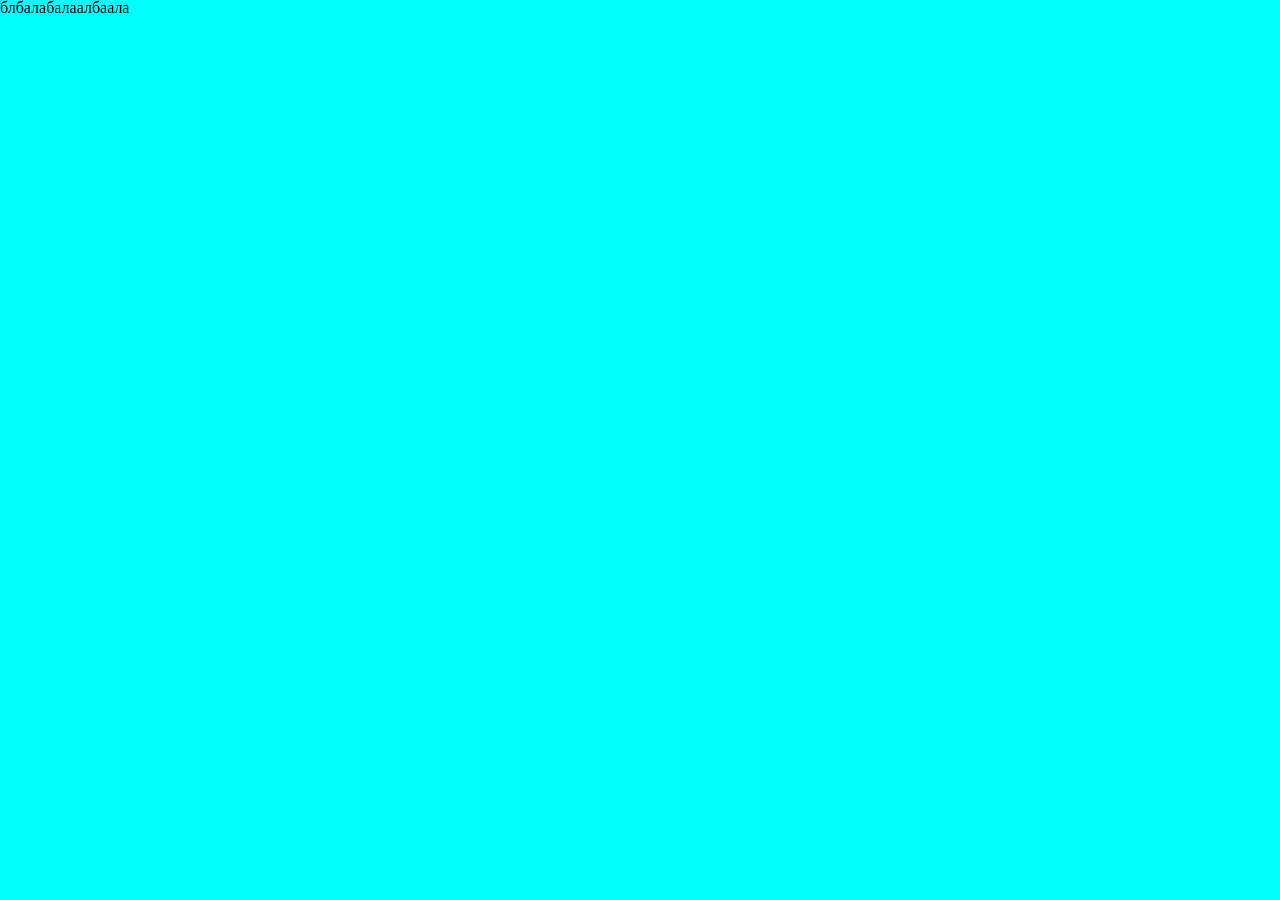
==== index.html @ 97caa1c5 "bllballbl" ====
<!doctype html>
<html lang="en">
  <head>
    <meta charset="UTF-8" />
    <meta name="viewport" content="width=device-width, initial-scale=1.0" />
    <title>AxisOne</title>
    <link rel="stylesheet" href="Stylesheets/style.css" />
    <script defer src="Javascripts/scripts.js"></script>
  </head>
  <body>
    <p>блбалабалаалбаала</p>
  </body>
</html>
---- Stylesheets/style.css ----
@import 'reset.css';
@import 'layout.css';
@import 'fonts.css';
@import 'adaptive.css';
@import 'animation.css';
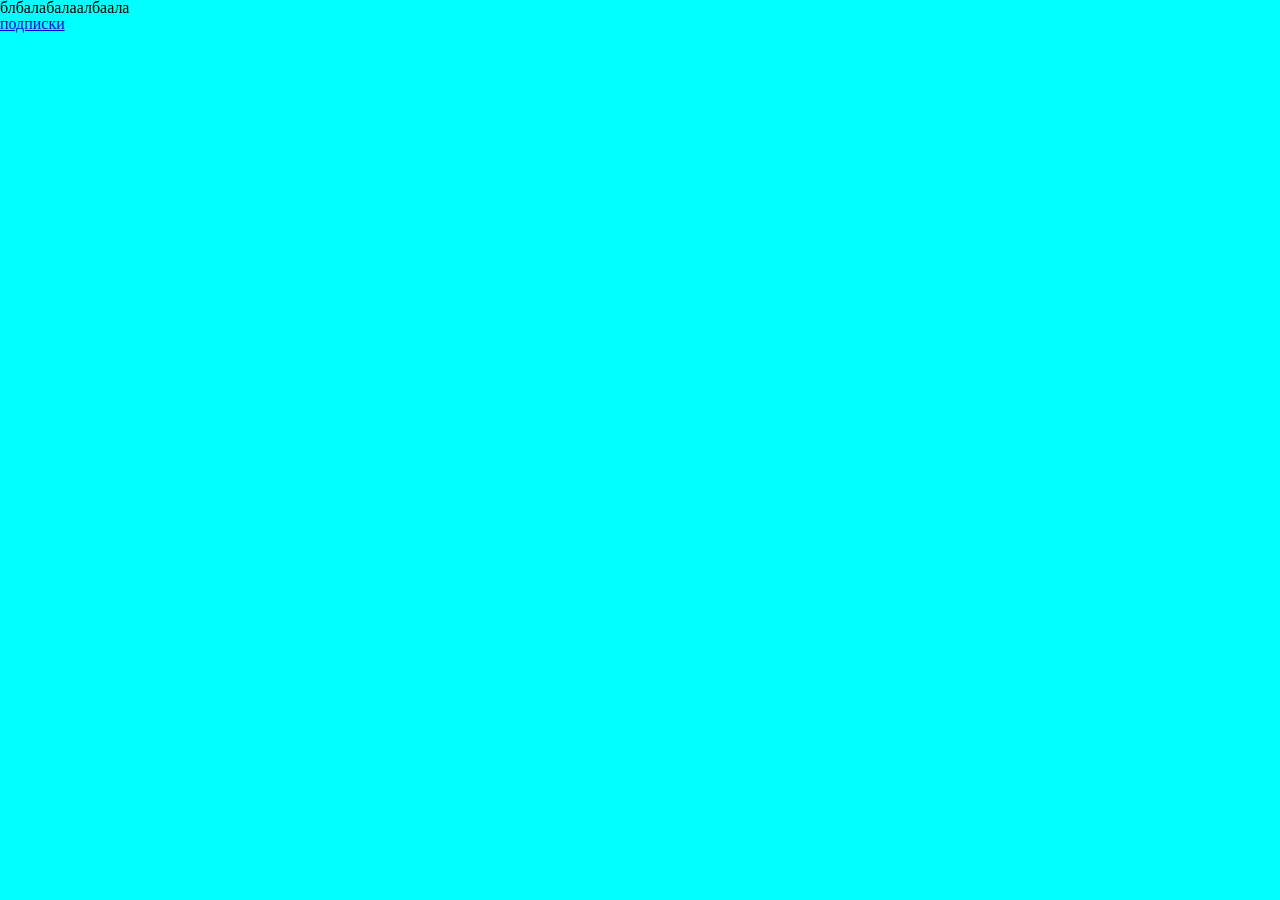
==== commit b6035beb: "pages" ====
--- a/index.html
+++ b/index.html
@@ -9,5 +9,8 @@
   </head>
   <body>
     <p>блбалабалаалбаала</p>
+    <a href="prices.html">подписки</a>
+    <a href="roadmap.html"></a>
+    <a href="Another.html"></a>
   </body>
 </html>
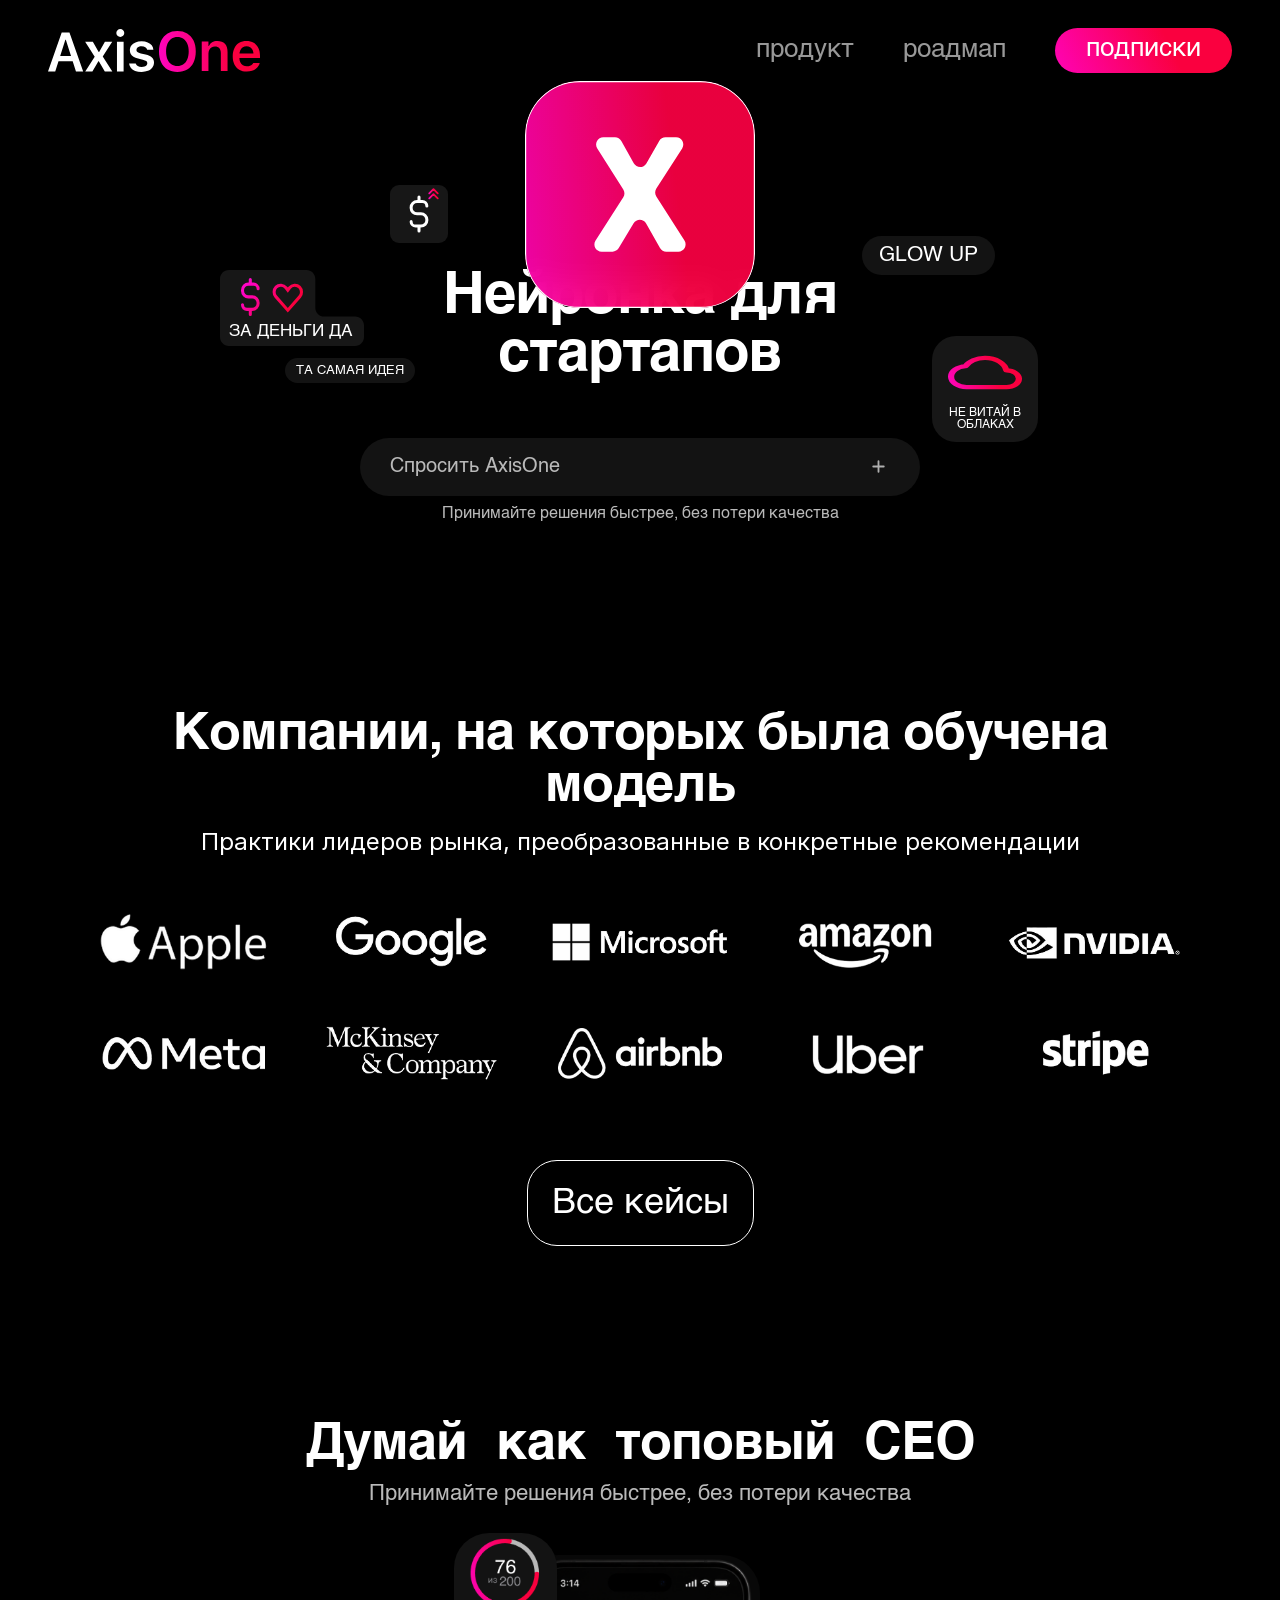
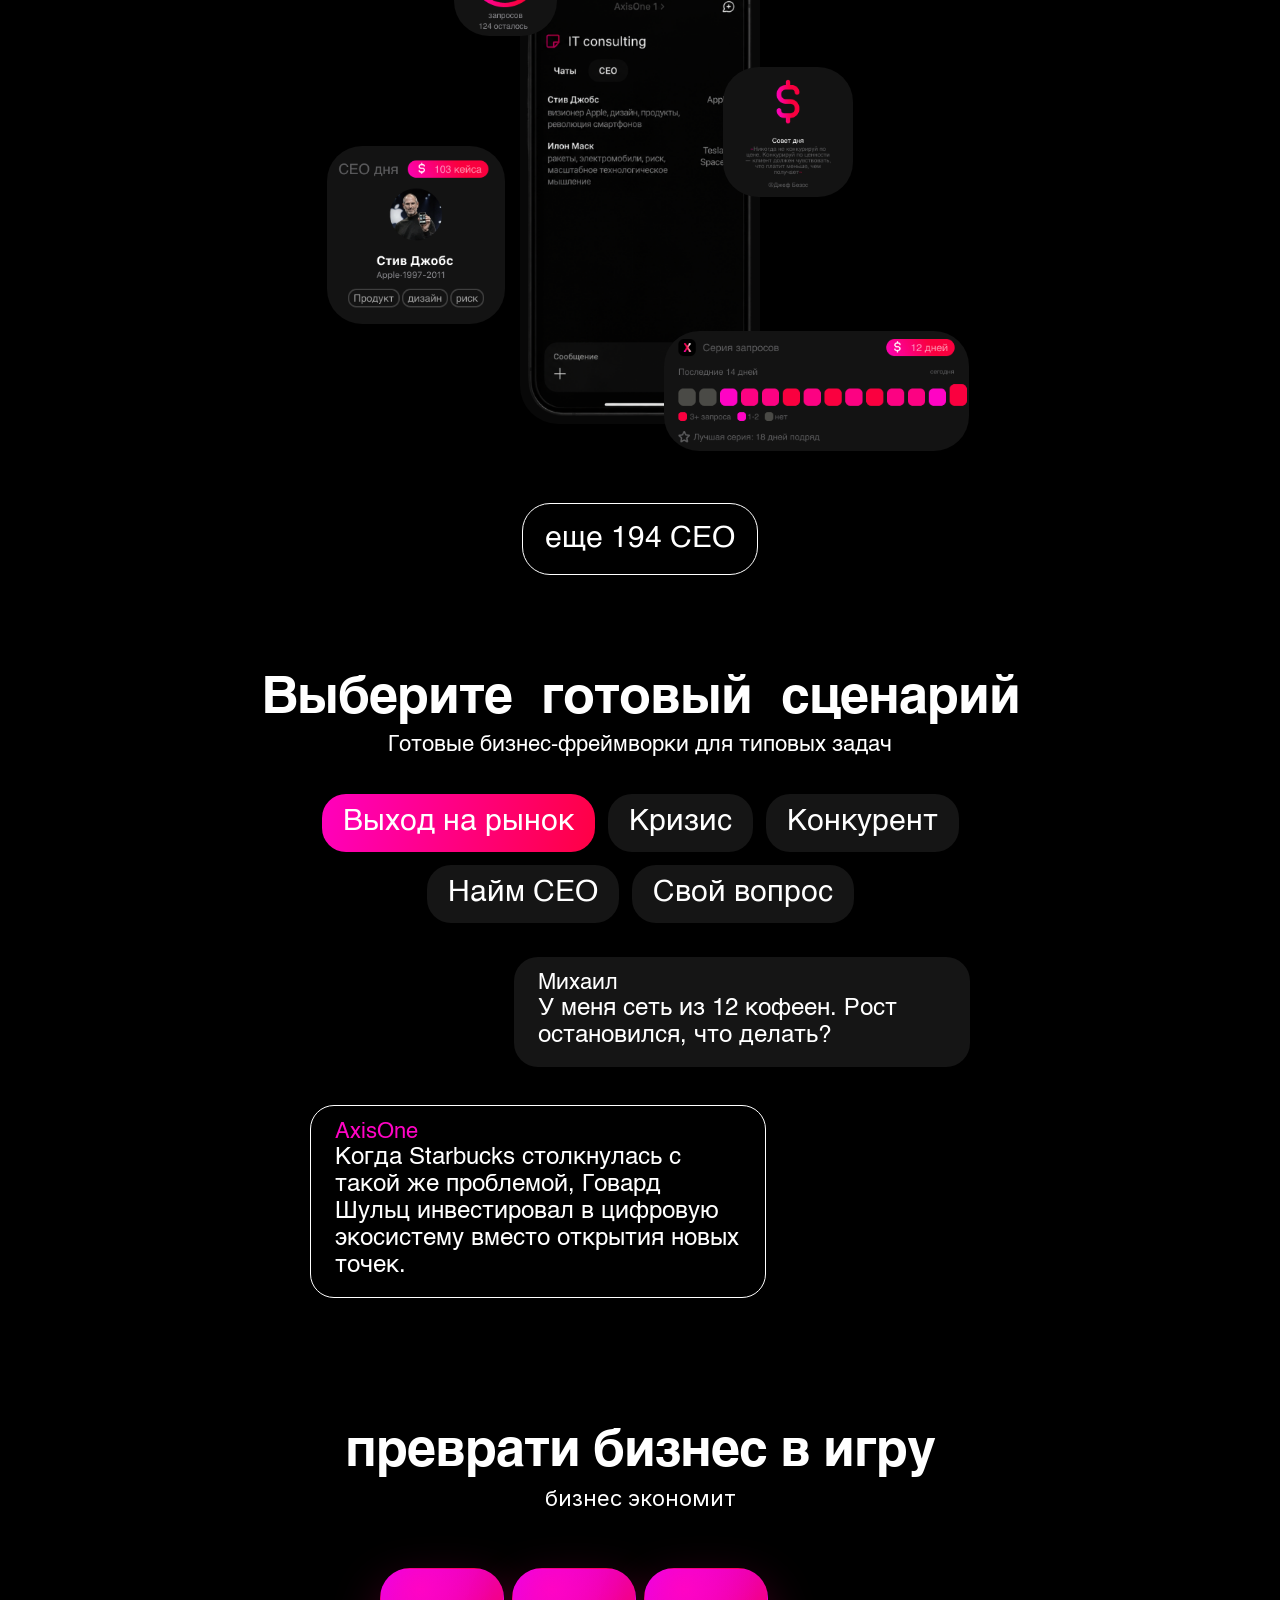
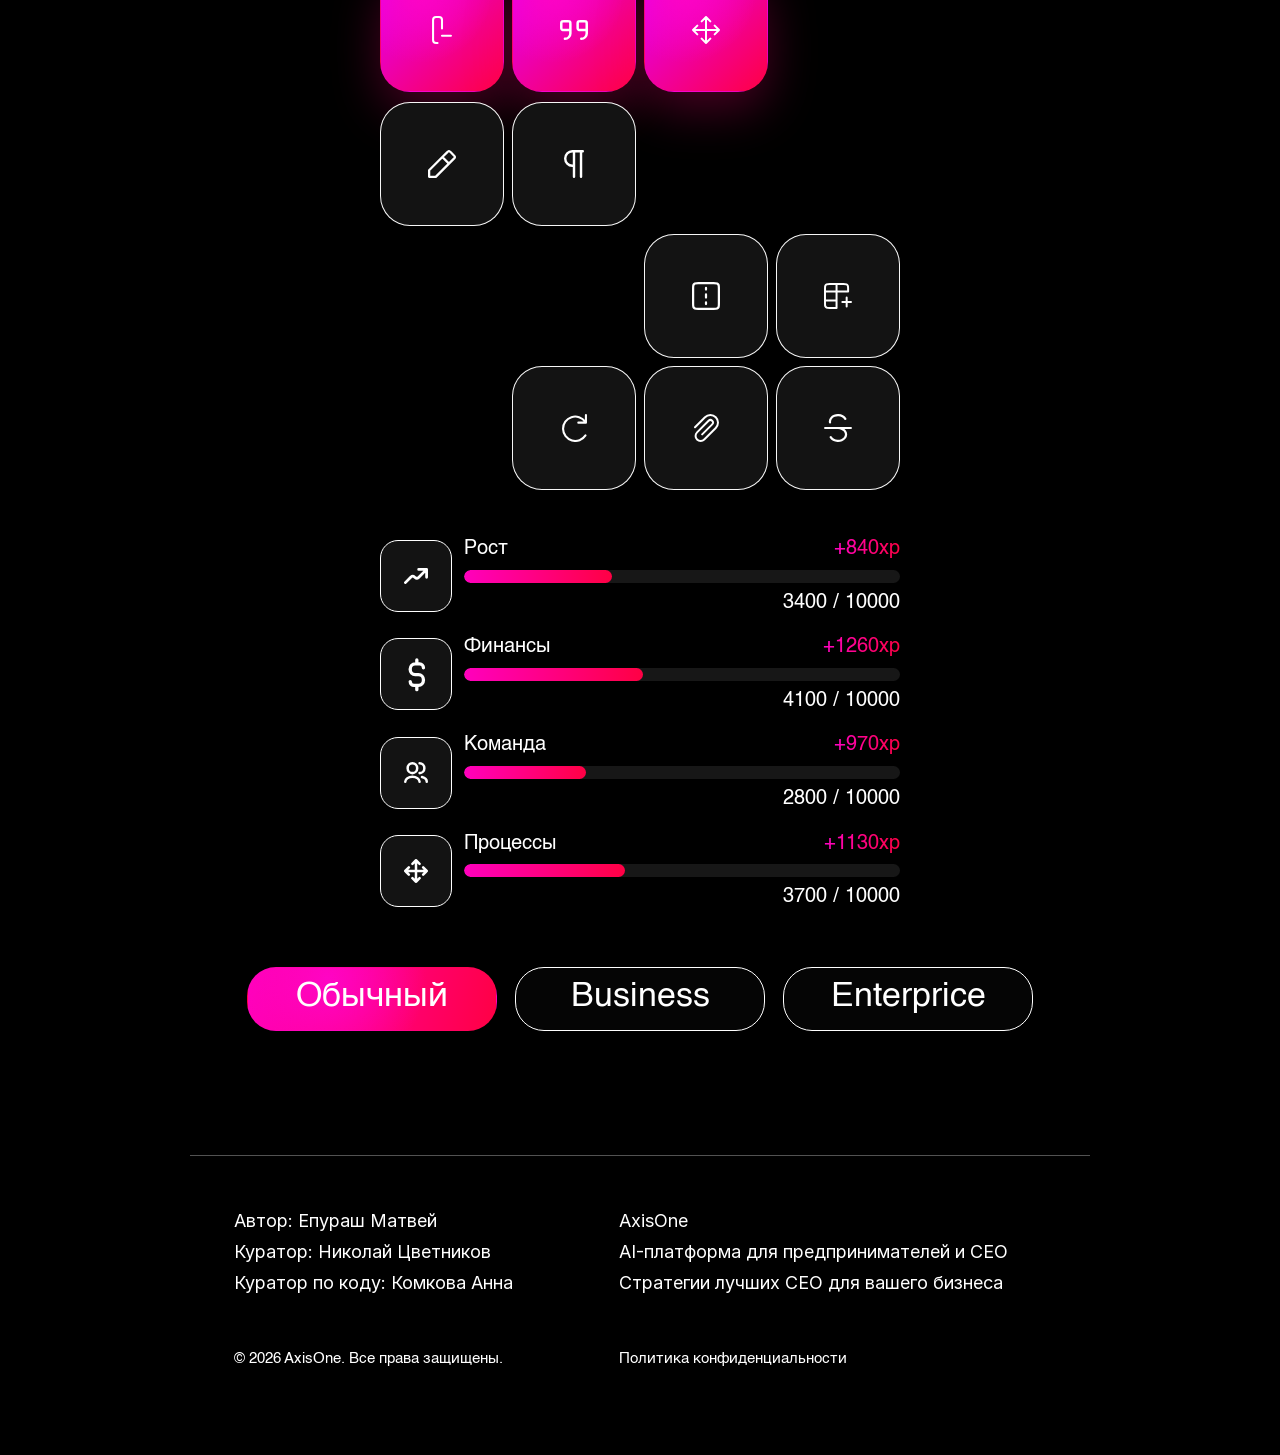
==== commit 7a67d754: "deploy fix" ====
--- a/index.html
+++ b/index.html
@@ -1,16 +1,16 @@
 <!doctype html>
-<html lang="en">
+<html lang="ru">
   <head>
     <meta charset="UTF-8" />
     <meta name="viewport" content="width=device-width, initial-scale=1.0" />
+    <meta http-equiv="refresh" content="0; url=mainPage.html" />
     <title>AxisOne</title>
-    <link rel="stylesheet" href="Stylesheets/style.css" />
-    <script defer src="Javascripts/scripts.js"></script>
+    <link rel="canonical" href="mainPage.html" />
+    <script>
+      window.location.replace('mainPage.html');
+    </script>
   </head>
   <body>
-    <p>блбалабалаалбаала</p>
-    <a href="prices.html">подписки</a>
-    <a href="roadmap.html"></a>
-    <a href="Another.html"></a>
+    <a href="mainPage.html">AxisOne</a>
   </body>
 </html>
